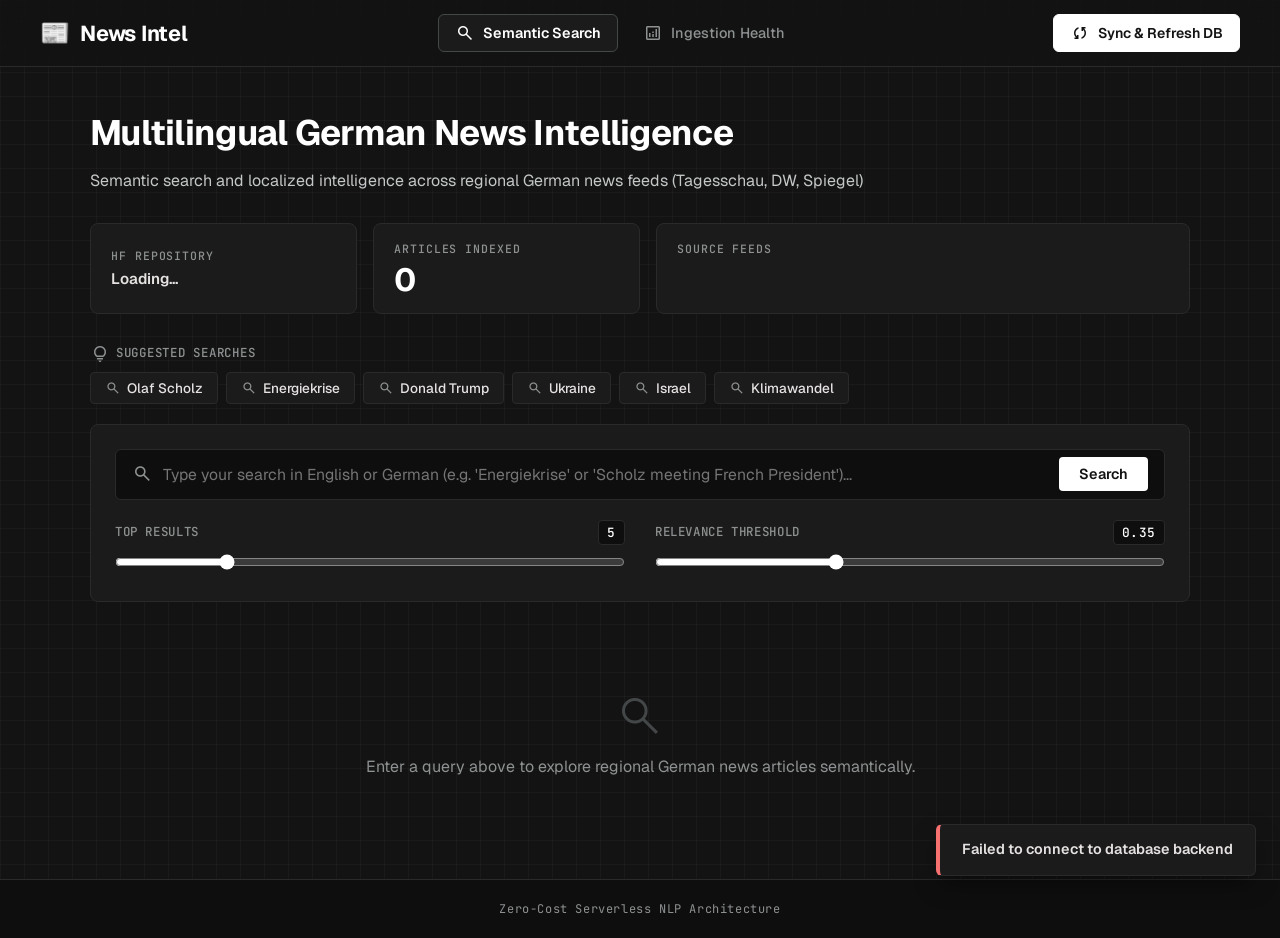
==== static/index.html @ e8dd1a3b "feat: initialize frontend dashboard and design documentation for news intelligence platform" ====
<!DOCTYPE html>
<html lang="en">
<head>
    <meta charset="UTF-8">
    <meta name="viewport" content="width=device-width, initial-scale=1.0">
    <title>Multilingual German News Intelligence Platform</title>
    <!-- Google Fonts: Geist & JetBrains Mono -->
    <link rel="preconnect" href="https://fonts.googleapis.com">
    <link rel="preconnect" href="https://fonts.gstatic.com" crossorigin>
    <link href="https://fonts.googleapis.com/css2?family=Geist:wght@400;500;600;700&family=JetBrains+Mono:wght@400;500;600&display=swap" rel="stylesheet">
    <!-- Material Symbols -->
    <link href="https://fonts.googleapis.com/css2?family=Material+Symbols+Outlined:wght,FILL@100..700,0..1&display=swap" rel="stylesheet">
    <link rel="stylesheet" href="/static/style.css">
    <link rel="icon" href="data:image/svg+xml,<svg xmlns=%22http://www.w3.org/2000/svg%22 viewBox=%220%22 width=%2232%22 height=%2232%22><text y=%2226%22 font-size=%2228%22>📰</text></svg>">
</head>
<body class="bg-grid-pattern">
    <div class="app-container">
        <!-- Top Navigation Bar -->
        <header class="top-navbar">
            <div class="nav-container">
                <div class="brand">
                    <span class="logo-emoji">📰</span>
                    <h2>News Intel</h2>
                </div>
                
                <nav class="nav-menu">
                    <button class="nav-btn active" data-tab="search-tab">
                        <span class="material-symbols-outlined icon">search</span> Semantic Search
                    </button>
                    <button class="nav-btn" data-tab="health-tab">
                        <span class="material-symbols-outlined icon">analytics</span> Ingestion Health
                    </button>
                </nav>

                <div class="navbar-actions">
                    <button id="sync-btn" class="action-btn">
                        <span class="material-symbols-outlined btn-icon">sync</span> Sync & Refresh DB
                    </button>
                </div>
            </div>
        </header>

        <!-- Main Content Area -->
        <main class="main-content">
            <header class="app-header">
                <h1 class="main-title">Multilingual German News Intelligence</h1>
                <p class="subtitle">Semantic search and localized intelligence across regional German news feeds (Tagesschau, DW, Spiegel)</p>
            </header>

            <!-- Platform Status & Metrics Banner -->
            <div class="platform-status-bar">
                <div class="status-card">
                    <span class="status-card-label">HF Repository</span>
                    <span id="hf-repo-val" class="status-card-value">Loading...</span>
                </div>
                <div class="status-card">
                    <span class="status-card-label">Articles Indexed</span>
                    <span id="total-articles-val" class="status-card-count">0</span>
                </div>
                <div class="status-card source-breakdown-card">
                    <span class="status-card-label">Source Feeds</span>
                    <ul id="source-breakdown-list" class="source-list">
                        <!-- Dynamic source breakdowns -->
                    </ul>
                </div>
            </div>

            <!-- TAB 1: SEARCH PORTAL -->
            <section id="search-tab" class="tab-content active">
                <div class="suggestions-container">
                    <div class="suggestion-group">
                        <span class="suggestion-title"><span class="material-symbols-outlined text-icon">lightbulb</span> Suggested Searches</span>
                        <div id="suggested-searches-list" class="chip-group">
                            <button class="chip-btn" data-query="Olaf Scholz"><span class="material-symbols-outlined chip-icon">search</span> Olaf Scholz</button>
                            <button class="chip-btn" data-query="Energiekrise"><span class="material-symbols-outlined chip-icon">search</span> Energiekrise</button>
                            <button class="chip-btn" data-query="Donald Trump"><span class="material-symbols-outlined chip-icon">search</span> Donald Trump</button>
                            <button class="chip-btn" data-query="Ukraine"><span class="material-symbols-outlined chip-icon">search</span> Ukraine</button>
                            <button class="chip-btn" data-query="Israel"><span class="material-symbols-outlined chip-icon">search</span> Israel</button>
                            <button class="chip-btn" data-query="Klimawandel"><span class="material-symbols-outlined chip-icon">search</span> Klimawandel</button>
                        </div>
                    </div>

                    <div class="suggestion-group" id="trending-container" style="display: none;">
                        <span class="suggestion-title"><span class="material-symbols-outlined text-icon">local_fire_department</span> Trending Topics</span>
                        <div id="trending-topics-list" class="chip-group">
                            <!-- Populated dynamically via JS -->
                        </div>
                    </div>
                </div>

                <div class="search-controls-container">
                    <div class="search-input-wrapper">
                        <span class="material-symbols-outlined search-input-icon">search</span>
                        <input type="text" id="query-input" placeholder="Type your search in English or German (e.g. 'Energiekrise' or 'Scholz meeting French President')...">
                        <button id="search-submit-btn" class="search-submit-btn">Search</button>
                    </div>

                    <div class="sliders-row">
                        <div class="slider-control">
                            <div class="slider-header">
                                <label for="top-k-slider">Top Results</label>
                                <span id="top-k-val" class="slider-badge">5</span>
                            </div>
                            <input type="range" id="top-k-slider" min="1" max="20" value="5">
                        </div>

                        <div class="slider-control">
                            <div class="slider-header">
                                <label for="threshold-slider">Relevance Threshold</label>
                                <span id="threshold-val" class="slider-badge">0.35</span>
                            </div>
                            <input type="range" id="threshold-slider" min="0.0" max="1.0" step="0.05" value="0.35">
                        </div>
                    </div>
                </div>

                <div id="results-status" class="results-status">
                    <!-- Search status or warnings -->
                </div>

                <div id="search-results-list" class="search-results-list">
                    <div class="placeholder-state">
                        <span class="material-symbols-outlined placeholder-icon">search</span>
                        <p>Enter a query above to explore regional German news articles semantically.</p>
                    </div>
                </div>
            </section>

            <!-- TAB 2: PIPELINE HEALTH -->
            <section id="health-tab" class="tab-content">
                <div class="health-overview-header">
                    <h2>MLOps Ingestion Pipeline Health & Data Drift Diagnostics</h2>
                    <p>Linguistic and semantic profile distributions shift as global news topics change. The metrics below display drift comparisons between today's ingestion batch and a rolling reference baseline of the past 14 days.</p>
                </div>

                <!-- Drift Metrics Cards -->
                <div class="metrics-grid">
                    <div class="metric-card">
                        <div class="metric-card-header">
                            <div class="metric-icon-wrapper">
                                <span class="material-symbols-outlined" style="font-variation-settings: 'FILL' 1;">insights</span>
                            </div>
                            <span class="metric-label">Embedding PSI</span>
                        </div>
                        <span id="psi-val" class="metric-value">0.0000</span>
                        <span class="metric-desc">Population Stability Index</span>
                    </div>
                    <div class="metric-card">
                        <div class="metric-card-header">
                            <div class="metric-icon-wrapper">
                                <span class="material-symbols-outlined" style="font-variation-settings: 'FILL' 1;">compare_arrows</span>
                            </div>
                            <span class="metric-label">Wasserstein Distance</span>
                        </div>
                        <span id="wasserstein-val" class="metric-value">0.0000</span>
                        <span class="metric-desc">Earth Mover's Distance</span>
                    </div>
                    <div class="metric-card">
                        <div class="metric-card-header">
                            <div class="metric-icon-wrapper">
                                <span class="material-symbols-outlined">network_check</span>
                            </div>
                            <span class="metric-label">Pipeline Status</span>
                        </div>
                        <span id="pipeline-status-val" class="metric-value status-normal">Loading...</span>
                        <span class="metric-desc">Semantic Drift Threshold</span>
                    </div>
                    <div class="metric-card">
                        <div class="metric-card-header">
                            <div class="metric-icon-wrapper">
                                <span class="material-symbols-outlined">data_usage</span>
                            </div>
                            <span class="metric-label">Sample Breakdown</span>
                        </div>
                        <span id="sample-breakdown-val" class="metric-value">0 / 0</span>
                        <span class="metric-desc">Validation / Reference Sizes</span>
                    </div>
                </div>
                
                <p id="drift-timestamp-val" class="timestamp-info">Drift report last updated: Unknown</p>

                <div class="divider"></div>

                <!-- Detailed Evidently Report iframe -->
                <div class="report-section">
                    <h3><span class="material-symbols-outlined section-title-icon">troubleshoot</span> Detailed Evidently AI Text Drift Diagnostics</h3>
                    <div id="report-iframe-container" class="report-iframe-container">
                        <div class="placeholder-report-state">
                            <p>Loading Detailed Text Drift Report...</p>
                        </div>
                    </div>
                </div>
            </section>
        </main>
        <footer class="app-footer">
            <p>Zero-Cost Serverless NLP Architecture</p>
        </footer>
    </div>

    <!-- Notification Toast -->
    <div id="toast" class="toast"></div>

    <script src="/static/app.js"></script>
</body>
</html>
---- static/style.css ----
/* Monochrome Intelligence Design System */

:root {
    --bg-main: #131313;
    --bg-navbar: rgba(19, 19, 19, 0.85);
    --bg-card: #1c1b1b;
    --bg-card-inner: #0e0e0e;
    --border-color: #2a2a2a;
    --border-hover: #444748;
    
    --text-primary: #e5e2e1;
    --text-secondary: #c4c7c8;
    --text-muted: #8e9192;
    
    --primary-color: #ffffff;
    --on-primary: #131313;
    
    --success-color: #34d399;
    --warning-color: #fbbf24;
    --danger-color: #f87171;

    --font-geist: 'Geist', -apple-system, BlinkMacSystemFont, sans-serif;
    --font-mono: 'JetBrains Mono', monospace;
}

/* Reset & Global styles */
* {
    margin: 0;
    padding: 0;
    box-sizing: border-box;
}

body {
    font-family: var(--font-geist);
    background-color: var(--bg-main);
    color: var(--text-primary);
    line-height: 1.5;
    overflow-x: hidden;
    -webkit-font-smoothing: antialiased;
}

/* Subtle grid background pattern */
.bg-grid-pattern {
    background-image: linear-gradient(to right, rgba(255, 255, 255, 0.03) 1px, transparent 1px),
                      linear-gradient(to bottom, rgba(255, 255, 255, 0.03) 1px, transparent 1px);
    background-size: 24px 24px;
}

/* Material Symbols sizing */
.material-symbols-outlined {
    font-size: 1.25rem;
    vertical-align: middle;
}

/* App Layout */
.app-container {
    display: flex;
    flex-direction: column;
    min-height: 100vh;
}

/* Top Navbar Styling */
.top-navbar {
    background-color: var(--bg-navbar);
    backdrop-filter: blur(12px);
    -webkit-backdrop-filter: blur(12px);
    border-bottom: 1px solid var(--border-color);
    position: sticky;
    top: 0;
    z-index: 100;
    width: 100%;
    padding: 14px 24px;
}

.nav-container {
    max-width: 1200px;
    margin: 0 auto;
    display: flex;
    align-items: center;
    justify-content: space-between;
    gap: 20px;
}

.brand {
    display: flex;
    align-items: center;
    gap: 10px;
}

.brand h2 {
    font-family: var(--font-geist);
    font-size: 1.35rem;
    font-weight: 700;
    color: #ffffff;
    letter-spacing: -0.01em;
}

.logo-emoji {
    font-size: 1.5rem;
}

.nav-menu {
    display: flex;
    flex-direction: row;
    align-items: center;
    gap: 8px;
}

.nav-btn {
    display: flex;
    align-items: center;
    gap: 8px;
    background: transparent;
    border: 1px solid transparent;
    color: var(--text-muted);
    padding: 8px 16px;
    border-radius: 6px;
    font-size: 0.9rem;
    font-weight: 500;
    font-family: var(--font-geist);
    cursor: pointer;
    transition: all 0.2s ease;
}

.nav-btn:hover {
    color: var(--text-primary);
    background-color: rgba(255, 255, 255, 0.05);
}

.nav-btn.active {
    color: #ffffff;
    background-color: var(--bg-card);
    border-color: var(--border-hover);
    font-weight: 600;
}

.navbar-actions {
    display: flex;
    align-items: center;
}

.action-btn {
    background: #ffffff;
    color: #131313;
    border: 1px solid #ffffff;
    border-radius: 6px;
    padding: 8px 16px;
    font-weight: 600;
    font-size: 0.88rem;
    font-family: var(--font-geist);
    cursor: pointer;
    display: flex;
    align-items: center;
    justify-content: center;
    gap: 8px;
    transition: all 0.2s ease;
}

.action-btn:hover {
    background: #e5e2e1;
    border-color: #e5e2e1;
    transform: translateY(-1px);
}

.action-btn:active {
    transform: translateY(0);
}

/* Platform Status Bar Cards */
.platform-status-bar {
    display: grid;
    grid-template-columns: minmax(180px, 1fr) minmax(150px, 1fr) minmax(260px, 2fr);
    gap: 16px;
    margin-bottom: 30px;
}

.status-card {
    background: var(--bg-card);
    border: 1px solid var(--border-color);
    border-radius: 8px;
    padding: 16px 20px;
    display: flex;
    flex-direction: column;
    justify-content: center;
    transition: border-color 0.2s ease;
}

.status-card:hover {
    border-color: var(--border-hover);
}

.status-card-label {
    font-family: var(--font-mono);
    font-size: 0.72rem;
    font-weight: 500;
    text-transform: uppercase;
    letter-spacing: 0.08em;
    color: var(--text-muted);
    margin-bottom: 4px;
}

.status-card-value {
    font-family: var(--font-geist);
    font-size: 0.95rem;
    font-weight: 600;
    color: var(--text-primary);
    word-break: break-all;
}

.status-card-count {
    font-size: 2rem;
    font-weight: 700;
    font-family: var(--font-geist);
    color: #ffffff;
    line-height: 1.1;
    letter-spacing: -0.01em;
}

.source-breakdown-card {
    justify-content: flex-start;
}

.source-list {
    list-style: none;
    display: flex;
    flex-wrap: wrap;
    gap: 8px;
    margin-top: 6px;
}

.source-list li {
    background: var(--bg-card-inner);
    border: 1px solid var(--border-color);
    border-radius: 4px;
    padding: 3px 10px;
    font-family: var(--font-mono);
    font-size: 0.78rem;
    display: inline-flex;
    align-items: center;
    gap: 6px;
}

.source-list li span:first-child {
    color: var(--text-muted);
}

.source-list li span:last-child {
    font-weight: 600;
    color: var(--text-primary);
}

/* Main Content Area */
.main-content {
    flex: 1 0 auto;
    padding: 40px 50px;
    width: 100%;
    max-width: 1200px;
    margin: 0 auto;
}

/* App Footer */
.app-footer {
    border-top: 1px solid var(--border-color);
    padding: 20px 24px;
    text-align: center;
    font-family: var(--font-mono);
    font-size: 0.75rem;
    color: var(--text-muted);
    background-color: var(--bg-card-inner);
    margin-top: auto;
    letter-spacing: 0.05em;
}

.app-header {
    margin-bottom: 30px;
}

.main-title {
    font-family: var(--font-geist);
    font-size: 2.2rem;
    font-weight: 700;
    color: #ffffff;
    letter-spacing: -0.02em;
    margin-bottom: 8px;
}

.subtitle {
    font-size: 1rem;
    color: var(--text-secondary);
    line-height: 1.6;
    max-width: 800px;
}

/* Tabs */
.tab-content {
    display: none;
}

.tab-content.active {
    display: block;
    animation: fadeIn 0.25s ease-in-out;
}

@keyframes fadeIn {
    from { opacity: 0; transform: translateY(4px); }
    to { opacity: 1; transform: translateY(0); }
}

/* Tab 1: Search Panel styling */
.suggestions-container {
    display: flex;
    flex-direction: column;
    gap: 16px;
    margin-bottom: 20px;
}

.suggestion-group {
    display: flex;
    flex-direction: column;
    gap: 8px;
}

.suggestion-title {
    font-family: var(--font-mono);
    font-size: 0.78rem;
    font-weight: 500;
    text-transform: uppercase;
    letter-spacing: 0.06em;
    color: var(--text-muted);
    display: flex;
    align-items: center;
    gap: 6px;
}

.chip-group {
    display: flex;
    flex-wrap: wrap;
    gap: 8px;
}

.chip-btn {
    background-color: var(--bg-card);
    border: 1px solid var(--border-color);
    color: var(--text-primary);
    padding: 6px 14px;
    border-radius: 4px;
    font-family: var(--font-geist);
    font-size: 0.85rem;
    font-weight: 500;
    cursor: pointer;
    transition: all 0.2s ease;
    display: flex;
    align-items: center;
    gap: 6px;
}

.chip-btn:hover {
    background-color: #2a2a2a;
    border-color: var(--border-hover);
    color: #ffffff;
    transform: translateY(-1px);
}

.chip-icon {
    font-size: 1rem;
    color: var(--text-muted);
}

.search-controls-container {
    background-color: var(--bg-card);
    border: 1px solid var(--border-color);
    border-radius: 8px;
    padding: 24px;
    margin-bottom: 30px;
}

.search-input-wrapper {
    display: flex;
    align-items: center;
    gap: 10px;
    background-color: var(--bg-card-inner);
    border: 1px solid var(--border-color);
    border-radius: 6px;
    padding: 4px 16px;
    margin-bottom: 20px;
    transition: border-color 0.2s ease;
}

.search-input-wrapper:focus-within {
    border-color: #ffffff;
}

.search-input-icon {
    color: var(--text-muted);
    font-size: 1.3rem;
}

.search-input-wrapper input {
    flex-grow: 1;
    background: transparent;
    border: none;
    color: #ffffff;
    padding: 10px 0;
    font-family: var(--font-geist);
    font-size: 0.98rem;
}

.search-input-wrapper input:focus {
    outline: none;
}

.search-submit-btn {
    background: #ffffff;
    color: #131313;
    border: none;
    border-radius: 4px;
    padding: 8px 20px;
    font-family: var(--font-geist);
    font-weight: 600;
    font-size: 0.9rem;
    cursor: pointer;
    transition: background-color 0.2s ease;
}

.search-submit-btn:hover {
    background-color: #e5e2e1;
}

.sliders-row {
    display: flex;
    gap: 30px;
}

.slider-control {
    flex: 1;
}

.slider-header {
    display: flex;
    justify-content: space-between;
    align-items: center;
    margin-bottom: 8px;
    font-family: var(--font-mono);
    font-size: 0.78rem;
    font-weight: 500;
    color: var(--text-muted);
    text-transform: uppercase;
    letter-spacing: 0.05em;
}

.slider-badge {
    background-color: var(--bg-card-inner);
    border: 1px solid var(--border-color);
    border-radius: 4px;
    padding: 2px 8px;
    font-family: var(--font-mono);
    font-size: 0.8rem;
    color: #ffffff;
}

.slider-control input[type="range"] {
    width: 100%;
    accent-color: #ffffff;
    cursor: pointer;
}

.results-status {
    margin-bottom: 20px;
    font-size: 0.95rem;
}

.results-status .match-count {
    font-weight: 600;
    color: var(--success-color);
    font-family: var(--font-mono);
}

.results-status .warning-box {
    background-color: rgba(251, 191, 36, 0.08);
    border-left: 3px solid var(--warning-color);
    color: var(--warning-color);
    padding: 12px 16px;
    border-radius: 4px;
    line-height: 1.6;
    font-size: 0.9rem;
}

/* Article Cards */
.search-results-list {
    display: flex;
    flex-direction: column;
    gap: 16px;
}

.news-card {
    background-color: var(--bg-card);
    border: 1px solid var(--border-color);
    border-radius: 8px;
    padding: 22px;
    transition: transform 0.2s ease, border-color 0.2s ease;
}

.news-card:hover {
    transform: translateY(-2px);
    border-color: var(--border-hover);
}

.news-header {
    display: flex;
    justify-content: space-between;
    align-items: center;
    margin-bottom: 12px;
}

.news-source {
    background: var(--bg-card-inner);
    border: 1px solid var(--border-color);
    color: var(--text-primary);
    padding: 3px 10px;
    border-radius: 4px;
    font-family: var(--font-mono);
    font-size: 0.72rem;
    font-weight: 600;
    text-transform: uppercase;
    letter-spacing: 0.06em;
}

.news-date {
    font-family: var(--font-mono);
    color: var(--text-muted);
    font-size: 0.78rem;
}

.news-title {
    font-family: var(--font-geist);
    font-size: 1.25rem;
    font-weight: 600;
    color: #ffffff;
    margin-bottom: 10px;
    line-height: 1.4;
}

.summary-box {
    background-color: var(--bg-card-inner);
    border-left: 3px solid var(--border-hover);
    padding: 12px 16px;
    border-radius: 4px;
    margin: 14px 0;
    color: var(--text-primary);
}

.summary-box strong {
    font-family: var(--font-mono);
    font-size: 0.75rem;
    color: var(--text-muted);
    text-transform: uppercase;
    letter-spacing: 0.06em;
    display: block;
    margin-bottom: 6px;
}

.summary-text {
    font-size: 0.92rem;
    line-height: 1.5;
    color: var(--text-secondary);
}

.news-url-link {
    font-size: 0.85rem;
    color: #ffffff;
    text-decoration: none;
    font-weight: 500;
    display: inline-flex;
    align-items: center;
    gap: 4px;
    border-bottom: 1px dashed var(--border-hover);
}

.news-url-link:hover {
    border-bottom-style: solid;
}

/* Accordion details / summary */
details {
    margin-top: 10px;
    background-color: var(--bg-card-inner);
    border: 1px solid var(--border-color);
    border-radius: 6px;
    overflow: hidden;
}

details[open] {
    border-color: var(--border-hover);
}

summary {
    list-style: none;
    padding: 10px 16px;
    font-family: var(--font-mono);
    font-size: 0.78rem;
    font-weight: 500;
    color: var(--text-muted);
    cursor: pointer;
    display: flex;
    justify-content: space-between;
    align-items: center;
    user-select: none;
    transition: background-color 0.2s ease;
}

summary:hover {
    background-color: rgba(255, 255, 255, 0.03);
    color: var(--text-primary);
}

summary::-webkit-details-marker {
    display: none;
}

summary::after {
    content: "▼";
    font-size: 0.65rem;
    transition: transform 0.2s ease;
}

details[open] summary::after {
    transform: rotate(180deg);
}

.details-content {
    padding: 16px;
    border-top: 1px solid var(--border-color);
    font-size: 0.9rem;
    color: var(--text-secondary);
    background-color: var(--bg-card-inner);
}

.tag-category-group {
    margin-bottom: 12px;
}

.tag-category-group:last-child {
    margin-bottom: 0;
}

.tag-category-title {
    font-family: var(--font-mono);
    font-size: 0.75rem;
    font-weight: 600;
    color: var(--text-muted);
    margin-bottom: 6px;
    text-transform: uppercase;
    letter-spacing: 0.05em;
}

.badge-container {
    display: flex;
    flex-wrap: wrap;
    gap: 6px;
}

.badge {
    font-family: var(--font-mono);
    font-size: 0.72rem;
    font-weight: 500;
    padding: 3px 8px;
    border-radius: 4px;
    background: var(--bg-card);
    border: 1px solid var(--border-color);
    color: var(--text-primary);
}

.badge-per { border-color: rgba(96, 165, 250, 0.4); color: #93c5fd; }
.badge-loc { border-color: rgba(52, 211, 153, 0.4); color: #6ee7b7; }
.badge-org { border-color: rgba(167, 139, 250, 0.4); color: #c4b5fd; }

/* Placeholder and Loading styling */
.placeholder-state {
    text-align: center;
    padding: 60px 40px;
    color: var(--text-muted);
}

.placeholder-icon {
    font-size: 3rem;
    display: block;
    margin-bottom: 15px;
    color: var(--border-hover);
}

.loader {
    width: 32px;
    height: 32px;
    border: 3px solid var(--border-color);
    border-radius: 50%;
    border-top-color: #ffffff;
    animation: spin 0.8s linear infinite;
    margin: 40px auto;
}

@keyframes spin {
    to { transform: rotate(360deg); }
}

/* Tab 2: Health Overview */
.health-overview-header {
    margin-bottom: 30px;
}

.health-overview-header h2 {
    font-family: var(--font-geist);
    font-size: 1.5rem;
    font-weight: 700;
    color: #ffffff;
    margin-bottom: 8px;
    letter-spacing: -0.01em;
}

.health-overview-header p {
    color: var(--text-secondary);
    font-size: 0.95rem;
    line-height: 1.6;
}

.metrics-grid {
    display: grid;
    grid-template-columns: repeat(auto-fit, minmax(220px, 1fr));
    gap: 16px;
    margin-bottom: 25px;
}

.metric-card {
    background-color: var(--bg-card);
    border: 1px solid var(--border-color);
    border-radius: 8px;
    padding: 20px;
    display: flex;
    flex-direction: column;
    justify-content: space-between;
    transition: border-color 0.2s ease;
}

.metric-card:hover {
    border-color: var(--border-hover);
}

.metric-card-header {
    display: flex;
    align-items: center;
    gap: 10px;
    margin-bottom: 12px;
}

.metric-icon-wrapper {
    padding: 6px;
    border-radius: 6px;
    background: var(--bg-card-inner);
    border: 1px solid var(--border-color);
    display: inline-flex;
    align-items: center;
    justify-content: center;
    color: #ffffff;
}

.metric-label {
    font-family: var(--font-mono);
    font-size: 0.72rem;
    font-weight: 500;
    text-transform: uppercase;
    letter-spacing: 0.08em;
    color: var(--text-muted);
}

.metric-value {
    font-size: 2rem;
    font-weight: 700;
    margin: 4px 0 8px 0;
    font-family: var(--font-geist);
    color: #ffffff;
    letter-spacing: -0.01em;
}

.metric-value.status-normal { color: var(--success-color); }
.metric-value.status-moderate { color: var(--warning-color); }
.metric-value.status-drift { color: var(--danger-color); }
.metric-value.status-insufficient { color: var(--text-muted); }

.metric-desc {
    font-size: 0.78rem;
    color: var(--text-muted);
}

.timestamp-info {
    font-family: var(--font-mono);
    font-size: 0.78rem;
    color: var(--text-muted);
    margin-bottom: 25px;
}

.divider {
    height: 1px;
    background-color: var(--border-color);
    margin: 30px 0;
}

.report-section h3 {
    font-family: var(--font-geist);
    font-size: 1.25rem;
    font-weight: 700;
    color: #ffffff;
    margin-bottom: 15px;
    display: flex;
    align-items: center;
    gap: 8px;
}

.section-title-icon {
    font-size: 1.4rem;
    color: var(--text-primary);
}

.report-iframe-container {
    background-color: var(--bg-card);
    border: 1px solid var(--border-color);
    border-radius: 8px;
    overflow: hidden;
    height: 800px;
    position: relative;
}

.report-iframe-container iframe {
    width: 100%;
    height: 100%;
    border: none;
}

.placeholder-report-state {
    position: absolute;
    top: 50%;
    left: 50%;
    transform: translate(-50%, -50%);
    color: var(--text-muted);
    font-size: 0.95rem;
}

/* Toast Message */
.toast {
    position: fixed;
    bottom: 24px;
    right: 24px;
    background-color: var(--bg-card);
    border: 1px solid var(--border-color);
    border-left: 4px solid var(--primary-color);
    color: var(--text-primary);
    padding: 14px 22px;
    border-radius: 6px;
    font-family: var(--font-geist);
    font-size: 0.9rem;
    font-weight: 600;
    box-shadow: 0 10px 25px -5px rgba(0, 0, 0, 0.5);
    z-index: 1000;
    opacity: 0;
    pointer-events: none;
    transform: translateY(10px);
    transition: all 0.3s cubic-bezier(0.16, 1, 0.3, 1);
}

.toast.show {
    opacity: 1;
    pointer-events: auto;
    transform: translateY(0);
}

.toast.success { border-left-color: var(--success-color); }
.toast.error { border-left-color: var(--danger-color); }

/* Responsive Media Queries */
@media (max-width: 768px) {
    .nav-container {
        flex-direction: column;
        gap: 12px;
    }

    .platform-status-bar {
        grid-template-columns: 1fr;
    }

    .main-content {
        padding: 24px 16px;
    }
}
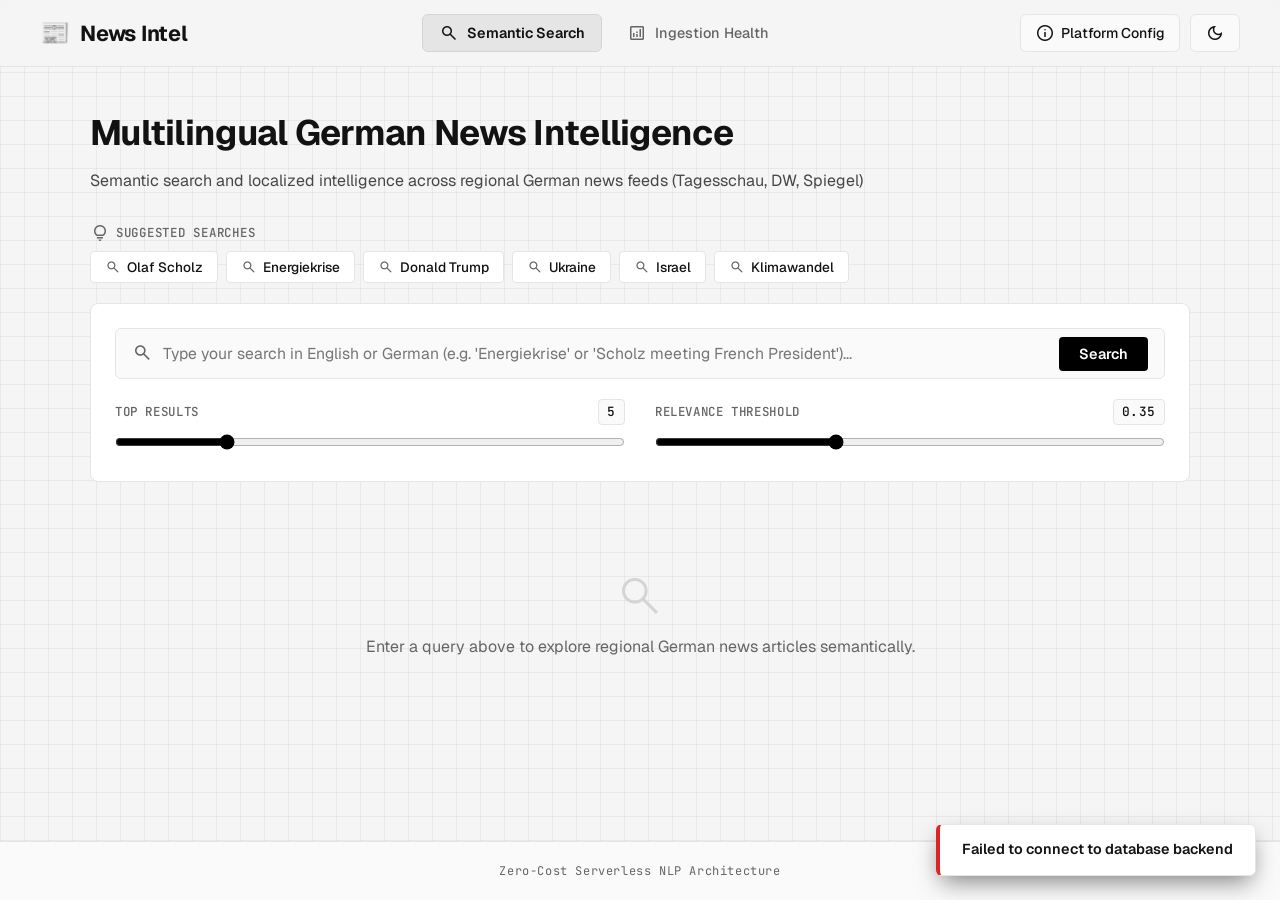
==== commit d16c70f2: "feat: added light mode" ====
--- a/static/index.html
+++ b/static/index.html
@@ -1,5 +1,6 @@
 <!DOCTYPE html>
 <html lang="en">
+
 <head>
     <meta charset="UTF-8">
     <meta name="viewport" content="width=device-width, initial-scale=1.0">
@@ -7,13 +8,18 @@
     <!-- Google Fonts: Geist & JetBrains Mono -->
     <link rel="preconnect" href="https://fonts.googleapis.com">
     <link rel="preconnect" href="https://fonts.gstatic.com" crossorigin>
-    <link href="https://fonts.googleapis.com/css2?family=Geist:wght@400;500;600;700&family=JetBrains+Mono:wght@400;500;600&display=swap" rel="stylesheet">
+    <link
+        href="https://fonts.googleapis.com/css2?family=Geist:wght@400;500;600;700&family=JetBrains+Mono:wght@400;500;600&display=swap"
+        rel="stylesheet">
     <!-- Material Symbols -->
-    <link href="https://fonts.googleapis.com/css2?family=Material+Symbols+Outlined:wght,FILL@100..700,0..1&display=swap" rel="stylesheet">
+    <link href="https://fonts.googleapis.com/css2?family=Material+Symbols+Outlined:wght,FILL@100..700,0..1&display=swap"
+        rel="stylesheet">
     <link rel="stylesheet" href="/static/style.css">
-    <link rel="icon" href="data:image/svg+xml,<svg xmlns=%22http://www.w3.org/2000/svg%22 viewBox=%220%22 width=%2232%22 height=%2232%22><text y=%2226%22 font-size=%2228%22>📰</text></svg>">
+    <link rel="icon"
+        href="data:image/svg+xml,<svg xmlns=%22http://www.w3.org/2000/svg%22 viewBox=%220%22 width=%2232%22 height=%2232%22><text y=%2226%22 font-size=%2228%22>📰</text></svg>">
 </head>
-<body class="bg-grid-pattern">
+
+<body class="bg-grid-pattern light-theme">
     <div class="app-container">
         <!-- Top Navigation Bar -->
         <header class="top-navbar">
@@ -22,7 +28,7 @@
                     <span class="logo-emoji">📰</span>
                     <h2>News Intel</h2>
                 </div>
-                
+
                 <nav class="nav-menu">
                     <button class="nav-btn active" data-tab="search-tab">
                         <span class="material-symbols-outlined icon">search</span> Semantic Search
@@ -33,21 +39,26 @@
                 </nav>
 
                 <div class="navbar-actions">
-                    <button id="sync-btn" class="action-btn">
-                        <span class="material-symbols-outlined btn-icon">sync</span> Sync & Refresh DB
+                    <button id="stats-toggle-btn" class="nav-icon-btn stats-btn"
+                        title="Platform Config & Article Stats">
+                        <span class="material-symbols-outlined icon">info</span>
+                        <span class="stats-btn-text">Platform Config</span>
+                    </button>
+
+                    <button id="theme-toggle-btn" class="nav-icon-btn theme-btn" title="Toggle Light / Dark Mode">
+                        <span class="material-symbols-outlined theme-icon" id="theme-icon">dark_mode</span>
                     </button>
                 </div>
             </div>
         </header>
 
-        <!-- Main Content Area -->
-        <main class="main-content">
-            <header class="app-header">
-                <h1 class="main-title">Multilingual German News Intelligence</h1>
-                <p class="subtitle">Semantic search and localized intelligence across regional German news feeds (Tagesschau, DW, Spiegel)</p>
-            </header>
-
-            <!-- Platform Status & Metrics Banner -->
+        <!-- Floating Platform Stats Popover -->
+        <div id="stats-popover" class="floating-stats-popover">
+            <div class="popover-header">
+                <span class="popover-title"><span class="material-symbols-outlined text-icon">tune</span> Platform
+                    Configuration & Status</span>
+                <button id="stats-close-btn" class="popover-close-btn">&times;</button>
+            </div>
             <div class="platform-status-bar">
                 <div class="status-card">
                     <span class="status-card-label">HF Repository</span>
@@ -64,24 +75,47 @@
                     </ul>
                 </div>
             </div>
+            <div class="popover-footer">
+                <button id="sync-btn" class="action-btn w-full">
+                    <span class="material-symbols-outlined btn-icon">sync</span> Sync & Refresh DB
+                </button>
+            </div>
+        </div>
+
+        <!-- Main Content Area -->
+        <main class="main-content">
+            <header class="app-header">
+                <h1 class="main-title">Multilingual German News Intelligence</h1>
+                <p class="subtitle">Semantic search and localized intelligence across regional German news feeds
+                    (Tagesschau, DW, Spiegel)</p>
+            </header>
 
             <!-- TAB 1: SEARCH PORTAL -->
             <section id="search-tab" class="tab-content active">
                 <div class="suggestions-container">
                     <div class="suggestion-group">
-                        <span class="suggestion-title"><span class="material-symbols-outlined text-icon">lightbulb</span> Suggested Searches</span>
+                        <span class="suggestion-title"><span
+                                class="material-symbols-outlined text-icon">lightbulb</span> Suggested Searches</span>
                         <div id="suggested-searches-list" class="chip-group">
-                            <button class="chip-btn" data-query="Olaf Scholz"><span class="material-symbols-outlined chip-icon">search</span> Olaf Scholz</button>
-                            <button class="chip-btn" data-query="Energiekrise"><span class="material-symbols-outlined chip-icon">search</span> Energiekrise</button>
-                            <button class="chip-btn" data-query="Donald Trump"><span class="material-symbols-outlined chip-icon">search</span> Donald Trump</button>
-                            <button class="chip-btn" data-query="Ukraine"><span class="material-symbols-outlined chip-icon">search</span> Ukraine</button>
-                            <button class="chip-btn" data-query="Israel"><span class="material-symbols-outlined chip-icon">search</span> Israel</button>
-                            <button class="chip-btn" data-query="Klimawandel"><span class="material-symbols-outlined chip-icon">search</span> Klimawandel</button>
+                            <button class="chip-btn" data-query="Olaf Scholz"><span
+                                    class="material-symbols-outlined chip-icon">search</span> Olaf Scholz</button>
+                            <button class="chip-btn" data-query="Energiekrise"><span
+                                    class="material-symbols-outlined chip-icon">search</span> Energiekrise</button>
+                            <button class="chip-btn" data-query="Donald Trump"><span
+                                    class="material-symbols-outlined chip-icon">search</span> Donald Trump</button>
+                            <button class="chip-btn" data-query="Ukraine"><span
+                                    class="material-symbols-outlined chip-icon">search</span> Ukraine</button>
+                            <button class="chip-btn" data-query="Israel"><span
+                                    class="material-symbols-outlined chip-icon">search</span> Israel</button>
+                            <button class="chip-btn" data-query="Klimawandel"><span
+                                    class="material-symbols-outlined chip-icon">search</span> Klimawandel</button>
                         </div>
                     </div>
 
                     <div class="suggestion-group" id="trending-container" style="display: none;">
-                        <span class="suggestion-title"><span class="material-symbols-outlined text-icon">local_fire_department</span> Trending Topics</span>
+                        <span class="suggestion-title"><span
+                                class="material-symbols-outlined text-icon">local_fire_department</span> Trending
+                            Topics</span>
                         <div id="trending-topics-list" class="chip-group">
                             <!-- Populated dynamically via JS -->
                         </div>
@@ -91,7 +125,8 @@
                 <div class="search-controls-container">
                     <div class="search-input-wrapper">
                         <span class="material-symbols-outlined search-input-icon">search</span>
-                        <input type="text" id="query-input" placeholder="Type your search in English or German (e.g. 'Energiekrise' or 'Scholz meeting French President')...">
+                        <input type="text" id="query-input"
+                            placeholder="Type your search in English or German (e.g. 'Energiekrise' or 'Scholz meeting French President')...">
                         <button id="search-submit-btn" class="search-submit-btn">Search</button>
                     </div>
 
@@ -130,7 +165,9 @@
             <section id="health-tab" class="tab-content">
                 <div class="health-overview-header">
                     <h2>MLOps Ingestion Pipeline Health & Data Drift Diagnostics</h2>
-                    <p>Linguistic and semantic profile distributions shift as global news topics change. The metrics below display drift comparisons between today's ingestion batch and a rolling reference baseline of the past 14 days.</p>
+                    <p>Linguistic and semantic profile distributions shift as global news topics change. The metrics
+                        below display drift comparisons between today's ingestion batch and a rolling reference baseline
+                        of the past 14 days.</p>
                 </div>
 
                 <!-- Drift Metrics Cards -->
@@ -138,7 +175,8 @@
                     <div class="metric-card">
                         <div class="metric-card-header">
                             <div class="metric-icon-wrapper">
-                                <span class="material-symbols-outlined" style="font-variation-settings: 'FILL' 1;">insights</span>
+                                <span class="material-symbols-outlined"
+                                    style="font-variation-settings: 'FILL' 1;">insights</span>
                             </div>
                             <span class="metric-label">Embedding PSI</span>
                         </div>
@@ -148,7 +186,8 @@
                     <div class="metric-card">
                         <div class="metric-card-header">
                             <div class="metric-icon-wrapper">
-                                <span class="material-symbols-outlined" style="font-variation-settings: 'FILL' 1;">compare_arrows</span>
+                                <span class="material-symbols-outlined"
+                                    style="font-variation-settings: 'FILL' 1;">compare_arrows</span>
                             </div>
                             <span class="metric-label">Wasserstein Distance</span>
                         </div>
@@ -176,14 +215,15 @@
                         <span class="metric-desc">Validation / Reference Sizes</span>
                     </div>
                 </div>
-                
+
                 <p id="drift-timestamp-val" class="timestamp-info">Drift report last updated: Unknown</p>
 
                 <div class="divider"></div>
 
                 <!-- Detailed Evidently Report iframe -->
                 <div class="report-section">
-                    <h3><span class="material-symbols-outlined section-title-icon">troubleshoot</span> Detailed Evidently AI Text Drift Diagnostics</h3>
+                    <h3><span class="material-symbols-outlined section-title-icon">troubleshoot</span> Detailed
+                        Evidently AI Text Drift Diagnostics</h3>
                     <div id="report-iframe-container" class="report-iframe-container">
                         <div class="placeholder-report-state">
                             <p>Loading Detailed Text Drift Report...</p>
@@ -202,4 +242,5 @@
 
     <script src="/static/app.js"></script>
 </body>
-</html>
+
+</html>
--- a/static/style.css
+++ b/static/style.css
@@ -23,6 +23,78 @@
     --font-mono: 'JetBrains Mono', monospace;
 }
 
+/* Light Theme (E-Ink Mode) */
+body.light-theme {
+    --bg-main: #f5f5f5;
+    --bg-navbar: rgba(245, 245, 245, 0.88);
+    --bg-card: #ffffff;
+    --bg-card-inner: #fafafa;
+    --border-color: #e5e5e5;
+    --border-hover: #d4d4d4;
+    
+    --text-primary: #121212;
+    --text-secondary: #474747;
+    --text-muted: #656565;
+    
+    --primary-color: #000000;
+    --on-primary: #ffffff;
+
+    --success-color: #059669;
+    --warning-color: #d97706;
+    --danger-color: #dc2626;
+}
+
+body.light-theme,
+body.light-theme.bg-grid-pattern {
+    background-image: linear-gradient(to right, rgba(0, 0, 0, 0.05) 1px, transparent 1px),
+                      linear-gradient(to bottom, rgba(0, 0, 0, 0.05) 1px, transparent 1px);
+    background-size: 24px 24px;
+}
+
+body.light-theme .brand h2,
+body.light-theme .main-title,
+body.light-theme .health-overview-header h2,
+body.light-theme .report-section h3,
+body.light-theme .news-title,
+body.light-theme .status-card-count,
+body.light-theme .metric-value,
+body.light-theme .news-url-link,
+body.light-theme .slider-badge {
+    color: #121212;
+}
+
+body.light-theme .action-btn,
+body.light-theme .search-submit-btn {
+    background: #000000;
+    color: #ffffff;
+    border-color: #000000;
+}
+
+body.light-theme .action-btn:hover,
+body.light-theme .search-submit-btn:hover {
+    background: #2a2a2a;
+    border-color: #2a2a2a;
+}
+
+body.light-theme .nav-btn.active {
+    background-color: #e5e5e5;
+    color: #121212;
+    border-color: #d4d4d4;
+}
+
+body.light-theme .metric-icon-wrapper {
+    background: #f5f5f5;
+    color: #121212;
+}
+
+body.light-theme .search-input-wrapper:focus-within {
+    border-color: #121212;
+}
+
+body.light-theme .slider-control input[type="range"] {
+    accent-color: #000000;
+}
+
 /* Reset & Global styles */
 * {
     margin: 0;
@@ -137,6 +209,108 @@
 .navbar-actions {
     display: flex;
     align-items: center;
+    gap: 10px;
+}
+
+.nav-icon-btn {
+    background: var(--bg-card-inner);
+    border: 1px solid var(--border-color);
+    color: var(--text-primary);
+    padding: 8px 14px;
+    border-radius: 6px;
+    font-family: var(--font-geist);
+    font-size: 0.88rem;
+    font-weight: 500;
+    cursor: pointer;
+    display: flex;
+    align-items: center;
+    gap: 6px;
+    transition: all 0.2s ease;
+}
+
+.nav-icon-btn:hover {
+    background-color: var(--bg-card);
+    border-color: var(--border-hover);
+}
+
+.floating-stats-popover {
+    position: fixed;
+    top: 70px;
+    right: 24px;
+    z-index: 200;
+    width: 460px;
+    max-width: calc(100vw - 32px);
+    background-color: var(--bg-card);
+    border: 1px solid var(--border-color);
+    border-radius: 10px;
+    padding: 20px;
+    box-shadow: 0 16px 36px -6px rgba(0, 0, 0, 0.5);
+    opacity: 0;
+    visibility: hidden;
+    transform: translateY(-10px);
+    transition: all 0.25s cubic-bezier(0.16, 1, 0.3, 1);
+}
+
+.floating-stats-popover.open {
+    opacity: 1;
+    visibility: visible;
+    transform: translateY(0);
+}
+
+.popover-header {
+    display: flex;
+    justify-content: space-between;
+    align-items: center;
+    margin-bottom: 16px;
+    padding-bottom: 10px;
+    border-bottom: 1px solid var(--border-color);
+}
+
+.popover-title {
+    font-family: var(--font-mono);
+    font-size: 0.78rem;
+    font-weight: 600;
+    text-transform: uppercase;
+    letter-spacing: 0.06em;
+    color: var(--text-primary);
+    display: flex;
+    align-items: center;
+    gap: 6px;
+}
+
+.popover-close-btn {
+    background: transparent;
+    border: none;
+    color: var(--text-muted);
+    font-size: 1.4rem;
+    cursor: pointer;
+    line-height: 1;
+    padding: 2px 6px;
+    border-radius: 4px;
+}
+
+.popover-close-btn:hover {
+    color: var(--text-primary);
+    background-color: rgba(255, 255, 255, 0.08);
+}
+
+.floating-stats-popover .platform-status-bar {
+    grid-template-columns: 1fr 1fr;
+    gap: 12px;
+    margin-bottom: 16px;
+}
+
+.floating-stats-popover .source-breakdown-card {
+    grid-column: 1 / -1;
+}
+
+.popover-footer {
+    padding-top: 12px;
+    border-top: 1px solid var(--border-color);
+}
+
+.w-full {
+    width: 100%;
 }
 
 .action-btn {
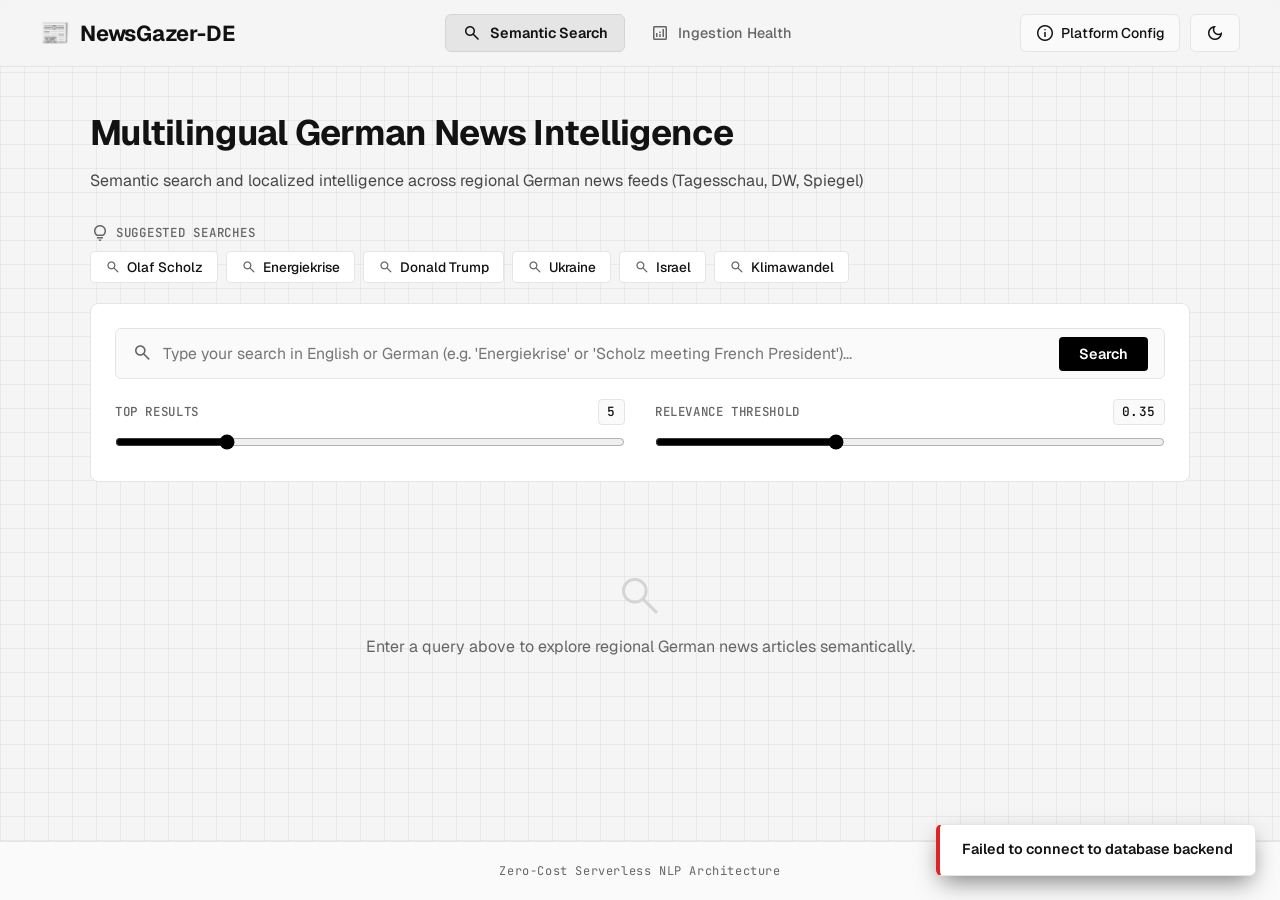
==== commit 3cdee305: "feat: add drift monitoring module and static dashboard UI to track model performance metrics" ====
--- a/static/index.html
+++ b/static/index.html
@@ -26,7 +26,7 @@
             <div class="nav-container">
                 <div class="brand">
                     <span class="logo-emoji">📰</span>
-                    <h2>News Intel</h2>
+                    <h2>NewsGazer-DE</h2>
                 </div>
 
                 <nav class="nav-menu">
@@ -220,13 +220,46 @@
 
                 <div class="divider"></div>
 
-                <!-- Detailed Evidently Report iframe -->
-                <div class="report-section">
-                    <h3><span class="material-symbols-outlined section-title-icon">troubleshoot</span> Detailed
-                        Evidently AI Text Drift Diagnostics</h3>
-                    <div id="report-iframe-container" class="report-iframe-container">
-                        <div class="placeholder-report-state">
-                            <p>Loading Detailed Text Drift Report...</p>
+                <!-- Native Evidently AI Text Drift Diagnostics Dashboard -->
+                <div class="report-section" id="report-section">
+                    <div class="report-header">
+                        <h3><span class="material-symbols-outlined section-title-icon">analytics</span> Evidently AI
+                            Text Drift Diagnostics</h3>
+                        <div class="report-header-toolbar">
+                            <button id="report-refresh-btn" class="report-action-btn" title="Refresh Diagnostics">
+                                <span class="material-symbols-outlined">refresh</span>
+                            </button>
+                        </div>
+                    </div>
+
+                    <!-- Native Text Property Drift Table -->
+                    <div class="native-dashboard-card">
+                        <h4 class="card-subtitle"><span class="material-symbols-outlined">table_chart</span> Text Descriptor Shift Summary</h4>
+                        <div class="table-responsive">
+                            <table class="drift-table">
+                                <thead>
+                                    <tr>
+                                        <th>Metric Name</th>
+                                        <th>Baseline (Ref Mean)</th>
+                                        <th>Validation (Cur Mean)</th>
+                                        <th>Wasserstein Shift</th>
+                                        <th>Drift Status</th>
+                                    </tr>
+                                </thead>
+                                <tbody id="drift-table-body">
+                                    <tr>
+                                        <td colspan="5" class="table-loading-text">Loading drift metrics...</td>
+                                    </tr>
+                                </tbody>
+                            </table>
+                        </div>
+                    </div>
+
+                    <!-- Visual Distribution Bins Grid -->
+                    <div class="native-dashboard-card" style="margin-top: 20px;">
+                        <h4 class="card-subtitle"><span class="material-symbols-outlined">bar_chart</span> Feature Distribution Bins (Baseline vs Validation)</h4>
+                        <div id="distribution-cards-grid" class="dist-grid">
+                            <div class="table-loading-text">Loading feature distributions...</div>
                         </div>
                     </div>
                 </div>
--- a/static/style.css
+++ b/static/style.css
@@ -977,45 +977,259 @@
     margin: 30px 0;
 }
 
+.report-section {
+    position: relative;
+    transition: all 0.3s cubic-bezier(0.16, 1, 0.3, 1);
+}
+
+.report-header {
+    display: flex;
+    align-items: center;
+    justify-content: space-between;
+    margin-bottom: 16px;
+    flex-wrap: wrap;
+    gap: 12px;
+}
+
 .report-section h3 {
     font-family: var(--font-geist);
-    font-size: 1.25rem;
+    font-size: 1.2rem;
     font-weight: 700;
-    color: #ffffff;
-    margin-bottom: 15px;
+    color: var(--text-primary);
+    margin-bottom: 0;
     display: flex;
     align-items: center;
     gap: 8px;
 }
 
 .section-title-icon {
-    font-size: 1.4rem;
-    color: var(--text-primary);
-}
-
-.report-iframe-container {
+    font-size: 1.35rem;
+    color: var(--text-primary);
+}
+
+.report-header-toolbar {
+    display: flex;
+    align-items: center;
+    gap: 8px;
+}
+
+.report-action-btn {
     background-color: var(--bg-card);
     border: 1px solid var(--border-color);
+    color: var(--text-secondary);
+    width: 36px;
+    height: 36px;
     border-radius: 8px;
+    display: flex;
+    align-items: center;
+    justify-content: center;
+    cursor: pointer;
+    text-decoration: none;
+    transition: all 0.2s ease;
+}
+
+.report-action-btn:hover {
+    background-color: var(--bg-card-inner);
+    border-color: var(--border-hover);
+    color: var(--text-primary);
+}
+
+.report-action-btn .material-symbols-outlined {
+    font-size: 1.15rem;
+}
+
+/* Native Dashboard Components */
+.native-dashboard-card {
+    background-color: var(--bg-card);
+    border: 1px solid var(--border-color);
+    border-radius: 12px;
+    padding: 20px;
+    box-shadow: inset 0 1px 2px rgba(255, 255, 255, 0.02);
+}
+
+.card-subtitle {
+    font-size: 0.95rem;
+    font-weight: 600;
+    color: var(--text-primary);
+    margin-bottom: 16px;
+    display: flex;
+    align-items: center;
+    gap: 8px;
+}
+
+.card-subtitle .material-symbols-outlined {
+    font-size: 1.1rem;
+    color: var(--text-secondary);
+}
+
+.table-responsive {
+    width: 100%;
+    overflow-x: auto;
+}
+
+.drift-table {
+    width: 100%;
+    border-collapse: collapse;
+    font-size: 0.88rem;
+    text-align: left;
+}
+
+.drift-table th {
+    background-color: var(--bg-card-inner);
+    color: var(--text-muted);
+    font-weight: 600;
+    text-transform: uppercase;
+    font-size: 0.72rem;
+    letter-spacing: 0.05em;
+    padding: 12px 16px;
+    border-bottom: 1px solid var(--border-color);
+}
+
+.drift-table td {
+    padding: 12px 16px;
+    border-bottom: 1px solid var(--border-color);
+    color: var(--text-primary);
+}
+
+.drift-table tr:last-child td {
+    border-bottom: none;
+}
+
+.drift-table tr:hover td {
+    background-color: var(--bg-card-inner);
+}
+
+.table-loading-text {
+    text-align: center;
+    color: var(--text-muted);
+    padding: 24px 0;
+    font-size: 0.9rem;
+}
+
+/* Status Badges */
+.drift-badge {
+    display: inline-block;
+    padding: 3px 10px;
+    border-radius: 9999px;
+    font-size: 0.75rem;
+    font-weight: 600;
+}
+
+.drift-badge.badge-stable {
+    background: rgba(52, 211, 153, 0.15);
+    color: var(--success-color);
+    border: 1px solid rgba(52, 211, 153, 0.3);
+}
+
+.drift-badge.badge-drifted {
+    background: rgba(248, 113, 113, 0.15);
+    color: var(--danger-color);
+    border: 1px solid rgba(248, 113, 113, 0.3);
+}
+
+/* Feature Distribution Cards Grid */
+.dist-grid {
+    display: grid;
+    grid-template-columns: repeat(auto-fit, minmax(320px, 1fr));
+    gap: 16px;
+}
+
+.dist-card {
+    background-color: var(--bg-card-inner);
+    border: 1px solid var(--border-color);
+    border-radius: 8px;
+    padding: 16px;
+}
+
+.dist-card-header {
+    display: flex;
+    justify-content: space-between;
+    align-items: center;
+    margin-bottom: 12px;
+    padding-bottom: 8px;
+    border-bottom: 1px solid var(--border-color);
+}
+
+.dist-card-title {
+    font-weight: 600;
+    font-size: 0.85rem;
+    color: var(--text-primary);
+}
+
+.dist-legend {
+    display: flex;
+    gap: 12px;
+    font-size: 0.72rem;
+    color: var(--text-muted);
+}
+
+.legend-item {
+    display: flex;
+    align-items: center;
+    gap: 4px;
+}
+
+.legend-dot {
+    width: 8px;
+    height: 8px;
+    border-radius: 2px;
+}
+
+.legend-dot.dot-ref { background-color: #60a5fa; }
+.legend-dot.dot-cur { background-color: #f472b6; }
+
+.dist-bar-list {
+    display: flex;
+    flex-direction: column;
+    gap: 10px;
+}
+
+.dist-bar-item {
+    display: flex;
+    flex-direction: column;
+    gap: 4px;
+}
+
+.dist-bar-label {
+    font-size: 0.75rem;
+    color: var(--text-secondary);
+    display: flex;
+    justify-content: space-between;
+}
+
+.dist-bar-tracks {
+    display: flex;
+    flex-direction: column;
+    gap: 3px;
+}
+
+.dist-track {
+    height: 6px;
+    background-color: var(--bg-card);
+    border-radius: 3px;
     overflow: hidden;
-    height: 800px;
     position: relative;
 }
 
-.report-iframe-container iframe {
-    width: 100%;
+.dist-fill-ref {
     height: 100%;
-    border: none;
-}
-
-.placeholder-report-state {
-    position: absolute;
-    top: 50%;
-    left: 50%;
-    transform: translate(-50%, -50%);
-    color: var(--text-muted);
-    font-size: 0.95rem;
-}
+    background-color: #60a5fa;
+    border-radius: 3px;
+    transition: width 0.4s ease;
+}
+
+.dist-fill-cur {
+    height: 100%;
+    background-color: #f472b6;
+    border-radius: 3px;
+    transition: width 0.4s ease;
+}
+
+body.light-theme .legend-dot.dot-ref,
+body.light-theme .dist-fill-ref { background-color: #2563eb; }
+
+body.light-theme .legend-dot.dot-cur,
+body.light-theme .dist-fill-cur { background-color: #db2777; }
 
 /* Toast Message */
 .toast {
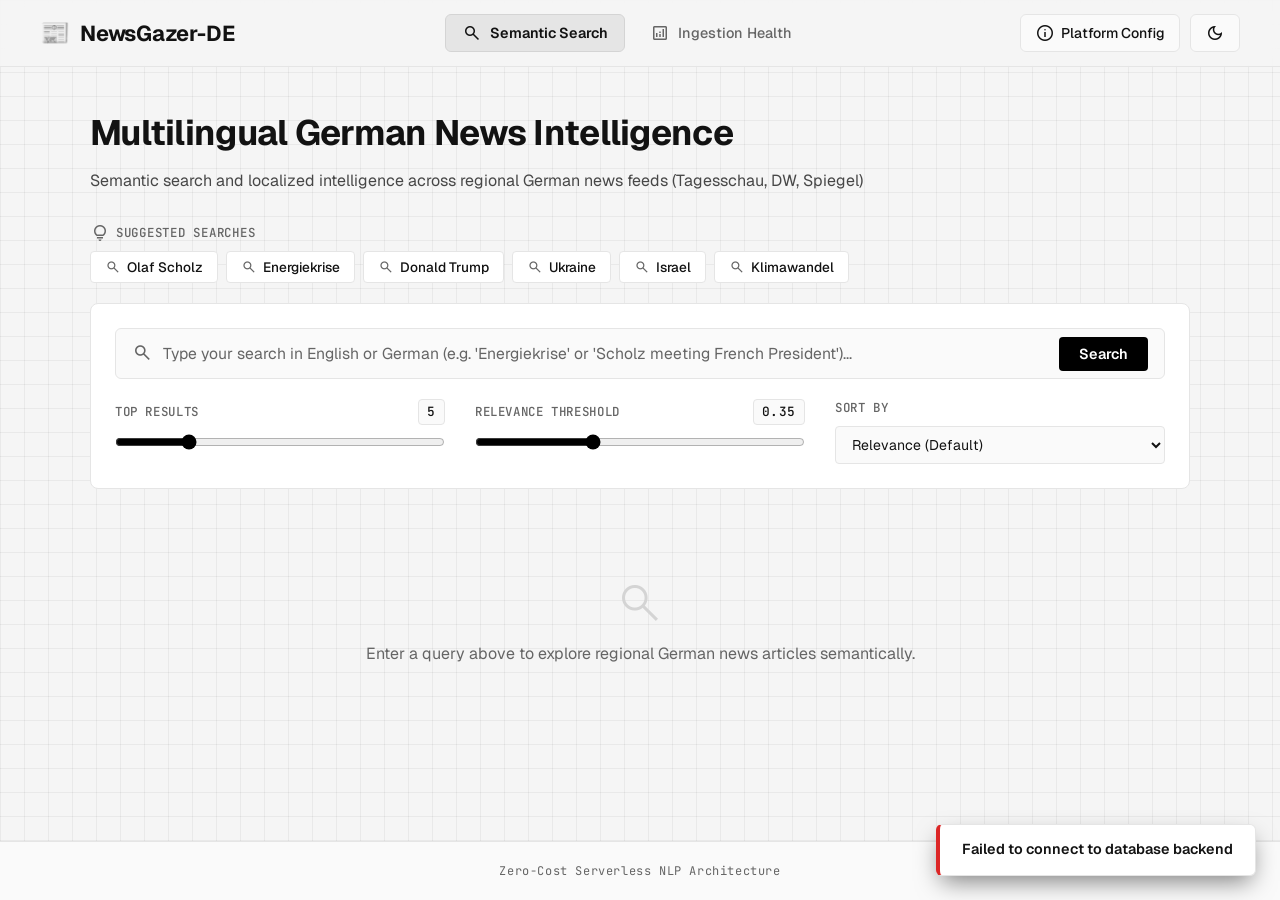
==== commit bf1d3219: "feat: fixed ui issues and added meta tags." ====
--- a/static/index.html
+++ b/static/index.html
@@ -4,6 +4,12 @@
 <head>
     <meta charset="UTF-8">
     <meta name="viewport" content="width=device-width, initial-scale=1.0">
+    <meta name="google-site-verification" content="NlHlWXeJZeOW6dED8ve_CQDaA9_JuxmoHUYXuwuMfyM" />
+    <meta name="author" content="Febin Babu">
+    <meta name="description"
+        content="Access real-time multilingual intelligence, automated translations, and analysis of German news pipelines." />
+    <meta name="keywords"
+        content="German news, semantic search, multilingual intelligence, automated translations, news analysis, German news pipeline, Tagesschau, DW, Spiegel" />
     <title>Multilingual German News Intelligence Platform</title>
     <!-- Google Fonts: Geist & JetBrains Mono -->
     <link rel="preconnect" href="https://fonts.googleapis.com">
@@ -146,6 +152,16 @@
                             </div>
                             <input type="range" id="threshold-slider" min="0.0" max="1.0" step="0.05" value="0.35">
                         </div>
+
+                        <div class="slider-control sort-control">
+                            <div class="slider-header">
+                                <label for="sort-order-select">Sort By</label>
+                            </div>
+                            <select id="sort-order-select" class="sort-select">
+                                <option value="relevance">Relevance (Default)</option>
+                                <option value="newest">Newest First</option>
+                            </select>
+                        </div>
                     </div>
                 </div>
 
@@ -234,7 +250,8 @@
 
                     <!-- Native Text Property Drift Table -->
                     <div class="native-dashboard-card">
-                        <h4 class="card-subtitle"><span class="material-symbols-outlined">table_chart</span> Text Descriptor Shift Summary</h4>
+                        <h4 class="card-subtitle"><span class="material-symbols-outlined">table_chart</span> Text
+                            Descriptor Shift Summary</h4>
                         <div class="table-responsive">
                             <table class="drift-table">
                                 <thead>
@@ -257,7 +274,8 @@
 
                     <!-- Visual Distribution Bins Grid -->
                     <div class="native-dashboard-card" style="margin-top: 20px;">
-                        <h4 class="card-subtitle"><span class="material-symbols-outlined">bar_chart</span> Feature Distribution Bins (Baseline vs Validation)</h4>
+                        <h4 class="card-subtitle"><span class="material-symbols-outlined">bar_chart</span> Feature
+                            Distribution Bins (Baseline vs Validation)</h4>
                         <div id="distribution-cards-grid" class="dist-grid">
                             <div class="table-loading-text">Loading feature distributions...</div>
                         </div>
--- a/static/style.css
+++ b/static/style.css
@@ -91,6 +91,14 @@
     border-color: #121212;
 }
 
+body.light-theme .search-input-wrapper input {
+    color: #121212;
+}
+
+body.light-theme .search-input-wrapper input::placeholder {
+    color: #656565;
+}
+
 body.light-theme .slider-control input[type="range"] {
     accent-color: #000000;
 }
@@ -638,6 +646,30 @@
     cursor: pointer;
 }
 
+.sort-select {
+    width: 100%;
+    background-color: var(--bg-card-inner);
+    border: 1px solid var(--border-color);
+    color: var(--text-primary);
+    border-radius: 4px;
+    padding: 8px 12px;
+    font-family: var(--font-geist);
+    font-size: 0.88rem;
+    outline: none;
+    cursor: pointer;
+    transition: border-color 0.2s ease;
+}
+
+.sort-select:focus {
+    border-color: var(--border-hover);
+}
+
+body.light-theme .sort-select {
+    background-color: var(--bg-card-inner);
+    border-color: var(--border-color);
+    color: var(--text-primary);
+}
+
 .results-status {
     margin-bottom: 20px;
     font-size: 0.95rem;
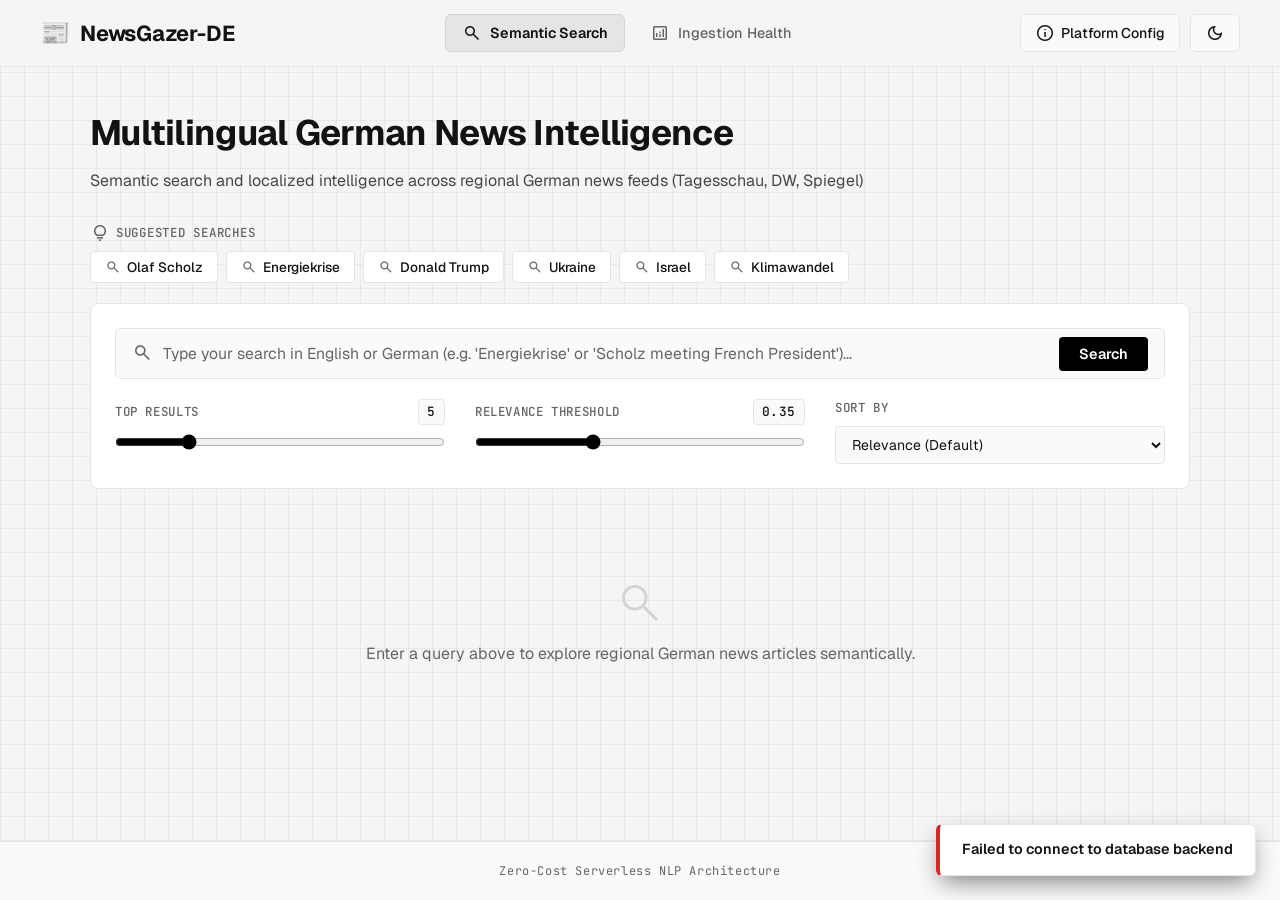
==== commit 1f741b28: "feat: add more meta tags for indexing" ====
--- a/static/index.html
+++ b/static/index.html
@@ -4,12 +4,29 @@
 <head>
     <meta charset="UTF-8">
     <meta name="viewport" content="width=device-width, initial-scale=1.0">
+    <link rel="canonical" href="https://iamfebin-automated-german-news-pipeline.hf.space/" />
     <meta name="google-site-verification" content="NlHlWXeJZeOW6dED8ve_CQDaA9_JuxmoHUYXuwuMfyM" />
     <meta name="author" content="Febin Babu">
     <meta name="description"
         content="Access real-time multilingual intelligence, automated translations, and analysis of German news pipelines." />
     <meta name="keywords"
         content="German news, semantic search, multilingual intelligence, automated translations, news analysis, German news pipeline, Tagesschau, DW, Spiegel" />
+
+    <!-- Open Graph / Social Sharing Tags -->
+    <meta property="og:type" content="website" />
+    <meta property="og:url" content="https://iamfebin-automated-german-news-pipeline.hf.space/" />
+    <meta property="og:title" content="Multilingual German News Intelligence Platform" />
+    <meta property="og:description"
+        content="Access real-time multilingual intelligence, automated translations, and analysis of German news pipelines." />
+    <meta property="og:image" content="https://iamfebin-automated-german-news-pipeline.hf.space/static/preview.png" />
+
+    <!-- Twitter Card Tags -->
+    <meta name="twitter:card" content="summary_large_image" />
+    <meta name="twitter:title" content="Multilingual German News Intelligence Platform" />
+    <meta name="twitter:description"
+        content="Access real-time multilingual intelligence, automated translations, and analysis of German news pipelines." />
+    <meta name="twitter:image" content="https://iamfebin-automated-german-news-pipeline.hf.space/static/preview.png" />
+
     <title>Multilingual German News Intelligence Platform</title>
     <!-- Google Fonts: Geist & JetBrains Mono -->
     <link rel="preconnect" href="https://fonts.googleapis.com">
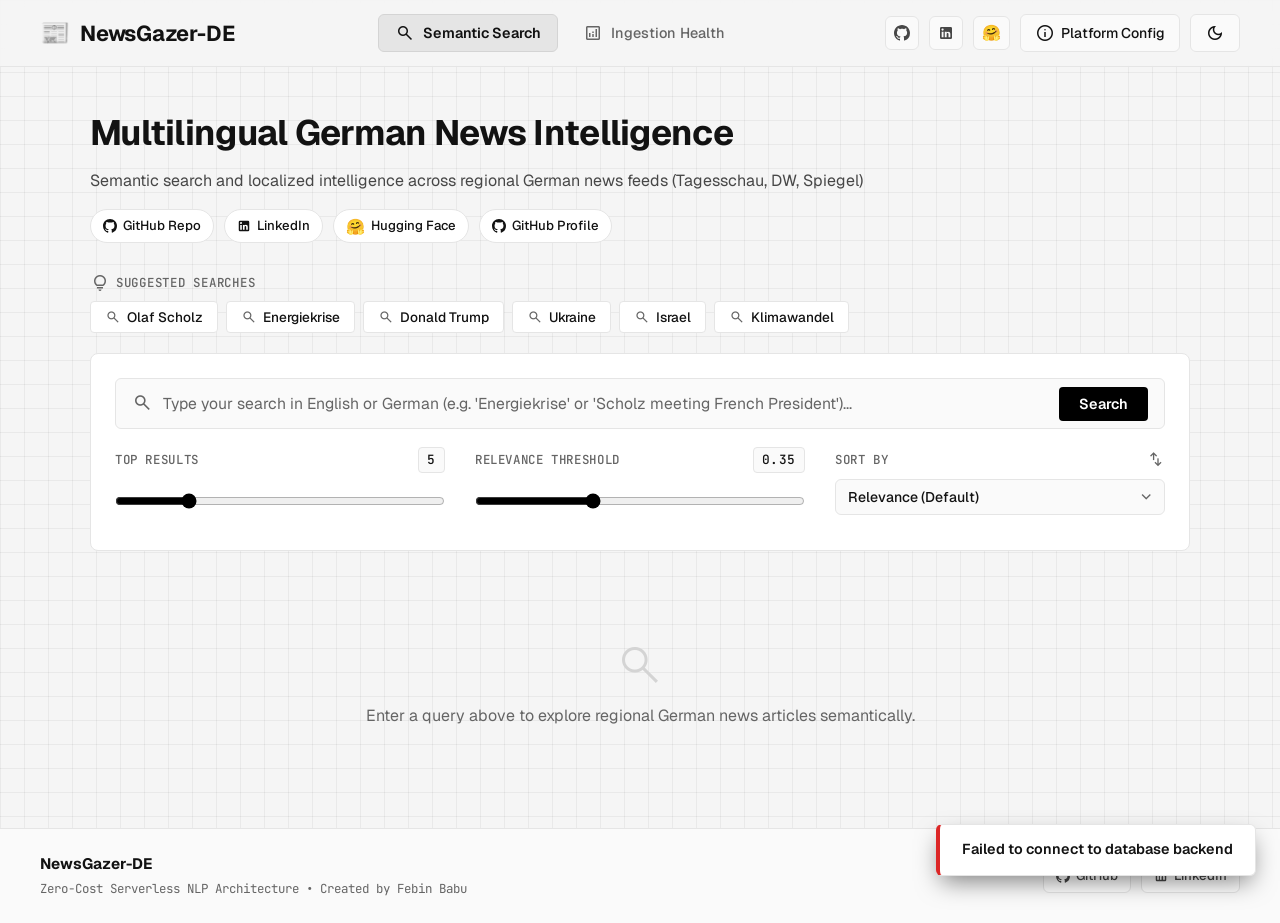
==== commit bf68c41d: "feat: added social links" ====
--- a/static/index.html
+++ b/static/index.html
@@ -12,20 +12,75 @@
     <meta name="keywords"
         content="German news, semantic search, multilingual intelligence, automated translations, news analysis, German news pipeline, Tagesschau, DW, Spiegel" />
 
-    <!-- Open Graph / Social Sharing Tags -->
+    <!-- Open Graph / Facebook / LinkedIn / WhatsApp / Slack / Discord -->
     <meta property="og:type" content="website" />
     <meta property="og:url" content="https://iamfebin-automated-german-news-pipeline.hf.space/" />
     <meta property="og:title" content="Multilingual German News Intelligence Platform" />
     <meta property="og:description"
         content="Access real-time multilingual intelligence, automated translations, and analysis of German news pipelines." />
     <meta property="og:image" content="https://iamfebin-automated-german-news-pipeline.hf.space/static/preview.png" />
-
-    <!-- Twitter Card Tags -->
+    <meta property="og:image:width" content="1200" />
+    <meta property="og:image:height" content="630" />
+    <meta property="og:site_name" content="NewsGazer-DE: Multilingual German News Intelligence Platform" />
+
+    <!-- Twitter / X -->
     <meta name="twitter:card" content="summary_large_image" />
+    <meta name="twitter:url" content="https://iamfebin-automated-german-news-pipeline.hf.space/" />
     <meta name="twitter:title" content="Multilingual German News Intelligence Platform" />
     <meta name="twitter:description"
         content="Access real-time multilingual intelligence, automated translations, and analysis of German news pipelines." />
     <meta name="twitter:image" content="https://iamfebin-automated-german-news-pipeline.hf.space/static/preview.png" />
+
+    <!-- Schema.org Structured Data (JSON-LD) -->
+    <script type="application/ld+json">
+    {
+      "@context": "https://schema.org",
+      "@graph": [
+        {
+          "@type": "WebApplication",
+          "@id": "https://iamfebin-automated-german-news-pipeline.hf.space/#webapp",
+          "name": "NewsGazer-DE - Multilingual German News Intelligence Platform",
+          "url": "https://iamfebin-automated-german-news-pipeline.hf.space/",
+          "description": "Access real-time multilingual intelligence, automated translations, and analysis of German news pipelines.",
+          "applicationCategory": "NewsApplication",
+          "operatingSystem": "All",
+          "inLanguage": ["en", "de"],
+          "featureList": [
+            "Real-time German news aggregation",
+            "Automated German-to-English translation",
+            "Semantic vector search with FAISS",
+            "Multilingual Sentence Transformers",
+            "sentence-transformers/paraphrase-multilingual-MiniLM-L12-v2 (Multilingual Embedding Model)",
+            "Helsinki-NLP/opus-mt-de-en (German-to-English Translation Model)",
+            "fhswf/bert_de_ner (German Named Entity Recognition Model)",
+            "JIT translation caching",
+            "ML data drift & quality tracking via Evidently AI",
+            "Real-time Ingestion Health Monitoring",
+            "Named Entity Recognition (NER)",
+            "Automated daily ETL pipeline via GitHub Actions",
+            "FastAPI REST API backend",
+            "Serverless Hugging Face Inference API integration",
+            "Hosted on Hugging Face Spaces platform",
+            "MLOps & automated data pipelines",
+            "Docker"
+          ],
+          "author": {
+            "@id": "https://iamfebin-automated-german-news-pipeline.hf.space/#author"
+          }
+        },
+        {
+          "@type": "Person",
+          "@id": "https://iamfebin-automated-german-news-pipeline.hf.space/#author",
+          "name": "Febin Babu",
+          "url": "https://huggingface.co/iamfebin",
+          "sameAs": [
+            "https://github.com/iamfebin",
+            "https://www.linkedin.com/in/iamfebin"
+          ]
+        }
+      ]
+    }
+    </script>
 
     <title>Multilingual German News Intelligence Platform</title>
     <!-- Google Fonts: Geist & JetBrains Mono -->
@@ -62,6 +117,24 @@
                 </nav>
 
                 <div class="navbar-actions">
+                    <a href="https://github.com/iamfebin/" target="_blank" rel="noopener noreferrer"
+                        class="nav-icon-btn social-nav-btn" title="GitHub Profile">
+                        <svg class="social-svg" viewBox="0 0 24 24" width="16" height="16" fill="currentColor">
+                            <path
+                                d="M12 0C5.37 0 0 5.37 0 12c0 5.31 3.435 9.795 8.205 11.385.6.105.825-.255.825-.57 0-.285-.015-1.23-.015-2.235-3.015.555-3.795-.735-4.035-1.41-.135-.345-.72-1.41-1.23-1.695-.42-.225-1.02-.78-.015-.795.945-.015 1.62.87 1.845 1.23 1.08 1.815 2.805 1.305 3.495.99.105-.78.42-1.305.765-1.605-2.67-.3-5.46-1.335-5.46-5.925 0-1.305.465-2.385 1.23-3.225-.12-.3-.54-1.53.12-3.18 0 0 1.005-.315 3.3 1.23.96-.27 1.98-.405 3-.405s2.04.135 3 .405c2.295-1.56 3.3-1.23 3.3-1.23.66 1.65.24 2.88.12 3.18.765.84 1.23 1.905 1.23 3.225 0 4.605-2.805 5.625-5.475 5.925.435.375.81 1.095.81 2.22 0 1.605-.015 2.895-.015 3.3 0 .315.225.69.825.57A12.02 12.02 0 0024 12c0-6.63-5.37-12-12-12z" />
+                        </svg>
+                    </a>
+                    <a href="https://www.linkedin.com/in/iamfebin" target="_blank" rel="noopener noreferrer"
+                        class="nav-icon-btn social-nav-btn" title="LinkedIn Profile">
+                        <svg class="social-svg" viewBox="0 0 24 24" width="16" height="16" fill="currentColor">
+                            <path
+                                d="M19 3a2 2 0 0 1 2 2v14a2 2 0 0 1-2 2H5a2 2 0 0 1-2-2V5a2 2 0 0 1 2-2h14m-.5 15.5v-5.3a3.26 3.26 0 0 0-3.26-3.26c-.85 0-1.84.52-2.28 1.3v-1.11h-2.79v8.37h2.79v-4.93c0-.77.62-1.4 1.39-1.4a1.4 1.4 0 0 1 1.4 1.4v4.93h2.75M6.88 8.56a1.68 1.68 0 0 0 1.68-1.68c0-.93-.75-1.69-1.68-1.69a1.69 1.69 0 0 0-1.69 1.69c0 .93.76 1.68 1.69 1.68m1.39 9.94v-8.37H5.5v8.37h2.77z" />
+                        </svg>
+                    </a>
+                    <a href="https://huggingface.co/iamfebin" target="_blank" rel="noopener noreferrer"
+                        class="nav-icon-btn social-nav-btn" title="Hugging Face Profile">
+                        <span class="social-emoji-sm">🤗</span>
+                    </a>
                     <button id="stats-toggle-btn" class="nav-icon-btn stats-btn"
                         title="Platform Config & Article Stats">
                         <span class="material-symbols-outlined icon">info</span>
@@ -111,6 +184,37 @@
                 <h1 class="main-title">Multilingual German News Intelligence</h1>
                 <p class="subtitle">Semantic search and localized intelligence across regional German news feeds
                     (Tagesschau, DW, Spiegel)</p>
+                <div class="header-social-badges">
+                    <a href="https://github.com/iamfebin/Automated-German-News-Intelligence-Pipeline" target="_blank"
+                        rel="noopener noreferrer" class="header-badge-btn">
+                        <svg class="social-svg" viewBox="0 0 24 24" width="14" height="14" fill="currentColor">
+                            <path
+                                d="M12 0C5.37 0 0 5.37 0 12c0 5.31 3.435 9.795 8.205 11.385.6.105.825-.255.825-.57 0-.285-.015-1.23-.015-2.235-3.015.555-3.795-.735-4.035-1.41-.135-.345-.72-1.41-1.23-1.695-.42-.225-1.02-.78-.015-.795.945-.015 1.62.87 1.845 1.23 1.08 1.815 2.805 1.305 3.495.99.105-.78.42-1.305.765-1.605-2.67-.3-5.46-1.335-5.46-5.925 0-1.305.465-2.385 1.23-3.225-.12-.3-.54-1.53.12-3.18 0 0 1.005-.315 3.3 1.23.96-.27 1.98-.405 3-.405s2.04.135 3 .405c2.295-1.56 3.3-1.23 3.3-1.23.66 1.65.24 2.88.12 3.18.765.84 1.23 1.905 1.23 3.225 0 4.605-2.805 5.625-5.475 5.925.435.375.81 1.095.81 2.22 0 1.605-.015 2.895-.015 3.3 0 .315.225.69.825.57A12.02 12.02 0 0024 12c0-6.63-5.37-12-12-12z" />
+                        </svg>
+                        <span>GitHub Repo</span>
+                    </a>
+                    <a href="https://www.linkedin.com/in/iamfebin" target="_blank" rel="noopener noreferrer"
+                        class="header-badge-btn">
+                        <svg class="social-svg" viewBox="0 0 24 24" width="14" height="14" fill="currentColor">
+                            <path
+                                d="M19 3a2 2 0 0 1 2 2v14a2 2 0 0 1-2 2H5a2 2 0 0 1-2-2V5a2 2 0 0 1 2-2h14m-.5 15.5v-5.3a3.26 3.26 0 0 0-3.26-3.26c-.85 0-1.84.52-2.28 1.3v-1.11h-2.79v8.37h2.79v-4.93c0-.77.62-1.4 1.39-1.4a1.4 1.4 0 0 1 1.4 1.4v4.93h2.75M6.88 8.56a1.68 1.68 0 0 0 1.68-1.68c0-.93-.75-1.69-1.68-1.69a1.69 1.69 0 0 0-1.69 1.69c0 .93.76 1.68 1.69 1.68m1.39 9.94v-8.37H5.5v8.37h2.77z" />
+                        </svg>
+                        <span>LinkedIn</span>
+                    </a>
+                    <a href="https://huggingface.co/iamfebin" target="_blank" rel="noopener noreferrer"
+                        class="header-badge-btn">
+                        <span class="badge-emoji">🤗</span>
+                        <span>Hugging Face</span>
+                    </a>
+                    <a href="https://github.com/iamfebin" target="_blank" rel="noopener noreferrer"
+                        class="header-badge-btn">
+                        <svg class="social-svg" viewBox="0 0 24 24" width="14" height="14" fill="currentColor">
+                            <path
+                                d="M12 0C5.37 0 0 5.37 0 12c0 5.31 3.435 9.795 8.205 11.385.6.105.825-.255.825-.57 0-.285-.015-1.23-.015-2.235-3.015.555-3.795-.735-4.035-1.41-.135-.345-.72-1.41-1.23-1.695-.42-.225-1.02-.78-.015-.795.945-.015 1.62.87 1.845 1.23 1.08 1.815 2.805 1.305 3.495.99.105-.78.42-1.305.765-1.605-2.67-.3-5.46-1.335-5.46-5.925 0-1.305.465-2.385 1.23-3.225-.12-.3-.54-1.53.12-3.18 0 0 1.005-.315 3.3 1.23.96-.27 1.98-.405 3-.405s2.04.135 3 .405c2.295-1.56 3.3-1.23 3.3-1.23.66 1.65.24 2.88.12 3.18.765.84 1.23 1.905 1.23 3.225 0 4.605-2.805 5.625-5.475 5.925.435.375.81 1.095.81 2.22 0 1.605-.015 2.895-.015 3.3 0 .315.225.69.825.57A12.02 12.02 0 0024 12c0-6.63-5.37-12-12-12z" />
+                        </svg>
+                        <span>GitHub Profile</span>
+                    </a>
+                </div>
             </header>
 
             <!-- TAB 1: SEARCH PORTAL -->
@@ -173,11 +277,15 @@
                         <div class="slider-control sort-control">
                             <div class="slider-header">
                                 <label for="sort-order-select">Sort By</label>
-                            </div>
-                            <select id="sort-order-select" class="sort-select">
-                                <option value="relevance">Relevance (Default)</option>
-                                <option value="newest">Newest First</option>
-                            </select>
+                                <span class="sort-header-icon material-symbols-outlined">swap_vert</span>
+                            </div>
+                            <div class="sort-select-wrapper">
+                                <select id="sort-order-select" class="sort-select">
+                                    <option value="relevance">Relevance (Default)</option>
+                                    <option value="newest">Newest First</option>
+                                </select>
+                                <span class="material-symbols-outlined select-chevron">expand_more</span>
+                            </div>
                         </div>
                     </div>
                 </div>
@@ -301,7 +409,30 @@
             </section>
         </main>
         <footer class="app-footer">
-            <p>Zero-Cost Serverless NLP Architecture</p>
+            <div class="footer-container">
+                <div class="footer-brand-info">
+                    <span class="footer-title">NewsGazer-DE</span>
+                    <span class="footer-meta">Zero-Cost Serverless NLP Architecture • Created by Febin Babu</span>
+                </div>
+                <div class="footer-links-group">
+                    <a href="https://github.com/iamfebin" target="_blank" rel="noopener noreferrer"
+                        class="footer-link-item">
+                        <svg class="social-svg" viewBox="0 0 24 24" width="14" height="14" fill="currentColor">
+                            <path
+                                d="M12 0C5.37 0 0 5.37 0 12c0 5.31 3.435 9.795 8.205 11.385.6.105.825-.255.825-.57 0-.285-.015-1.23-.015-2.235-3.015.555-3.795-.735-4.035-1.41-.135-.345-.72-1.41-1.23-1.695-.42-.225-1.02-.78-.015-.795.945-.015 1.62.87 1.845 1.23 1.08 1.815 2.805 1.305 3.495.99.105-.78.42-1.305.765-1.605-2.67-.3-5.46-1.335-5.46-5.925 0-1.305.465-2.385 1.23-3.225-.12-.3-.54-1.53.12-3.18 0 0 1.005-.315 3.3 1.23.96-.27 1.98-.405 3-.405s2.04.135 3 .405c2.295-1.56 3.3-1.23 3.3-1.23.66 1.65.24 2.88.12 3.18.765.84 1.23 1.905 1.23 3.225 0 4.605-2.805 5.625-5.475 5.925.435.375.81 1.095.81 2.22 0 1.605-.015 2.895-.015 3.3 0 .315.225.69.825.57A12.02 12.02 0 0024 12c0-6.63-5.37-12-12-12z" />
+                        </svg>
+                        <span>GitHub</span>
+                    </a>
+                    <a href="https://www.linkedin.com/in/iamfebin" target="_blank" rel="noopener noreferrer"
+                        class="footer-link-item">
+                        <svg class="social-svg" viewBox="0 0 24 24" width="14" height="14" fill="currentColor">
+                            <path
+                                d="M19 3a2 2 0 0 1 2 2v14a2 2 0 0 1-2 2H5a2 2 0 0 1-2-2V5a2 2 0 0 1 2-2h14m-.5 15.5v-5.3a3.26 3.26 0 0 0-3.26-3.26c-.85 0-1.84.52-2.28 1.3v-1.11h-2.79v8.37h2.79v-4.93c0-.77.62-1.4 1.39-1.4a1.4 1.4 0 0 1 1.4 1.4v4.93h2.75M6.88 8.56a1.68 1.68 0 0 0 1.68-1.68c0-.93-.75-1.69-1.68-1.69a1.69 1.69 0 0 0-1.69 1.69c0 .93.76 1.68 1.69 1.68m1.39 9.94v-8.37H5.5v8.37h2.77z" />
+                        </svg>
+                        <span>LinkedIn</span>
+                    </a>
+                </div>
+            </div>
         </footer>
     </div>
 
--- a/static/style.css
+++ b/static/style.css
@@ -443,14 +443,72 @@
 /* App Footer */
 .app-footer {
     border-top: 1px solid var(--border-color);
-    padding: 20px 24px;
-    text-align: center;
-    font-family: var(--font-mono);
-    font-size: 0.75rem;
-    color: var(--text-muted);
+    padding: 24px 32px;
     background-color: var(--bg-card-inner);
     margin-top: auto;
-    letter-spacing: 0.05em;
+}
+
+.footer-container {
+    max-width: 1200px;
+    margin: 0 auto;
+    display: flex;
+    align-items: center;
+    justify-content: space-between;
+    flex-wrap: wrap;
+    gap: 20px;
+}
+
+.footer-brand-info {
+    display: flex;
+    flex-direction: column;
+    gap: 4px;
+}
+
+.footer-title {
+    font-family: var(--font-geist);
+    font-weight: 700;
+    font-size: 0.95rem;
+    color: var(--text-primary);
+}
+
+.footer-meta {
+    font-family: var(--font-mono);
+    font-size: 0.78rem;
+    color: var(--text-muted);
+}
+
+.footer-links-group {
+    display: flex;
+    align-items: center;
+    flex-wrap: wrap;
+    gap: 10px;
+}
+
+.footer-link-item {
+    display: inline-flex;
+    align-items: center;
+    gap: 6px;
+    color: var(--text-secondary);
+    text-decoration: none;
+    font-size: 0.82rem;
+    font-weight: 500;
+    padding: 6px 12px;
+    border-radius: 6px;
+    background-color: var(--bg-card);
+    border: 1px solid var(--border-color);
+    transition: all 0.2s ease;
+}
+
+.footer-link-item:hover {
+    color: #ffffff;
+    border-color: var(--border-hover);
+    background-color: var(--bg-main);
+    transform: translateY(-1px);
+}
+
+.footer-link-item .icon-footer {
+    font-size: 0.95rem;
+    color: var(--text-muted);
 }
 
 .app-header {
@@ -471,6 +529,101 @@
     color: var(--text-secondary);
     line-height: 1.6;
     max-width: 800px;
+}
+
+/* Social Nav Buttons & Header Badges */
+.social-nav-btn {
+    padding: 8px;
+    border-radius: 6px;
+    color: var(--text-secondary);
+    display: inline-flex;
+    align-items: center;
+    justify-content: center;
+    text-decoration: none;
+    transition: all 0.2s ease;
+}
+
+.social-nav-btn:hover {
+    color: #ffffff;
+    background-color: var(--bg-card);
+    border-color: var(--border-hover);
+    transform: translateY(-1px);
+}
+
+.social-svg {
+    display: inline-block;
+    vertical-align: middle;
+}
+
+.social-emoji-sm, .badge-emoji {
+    font-size: 0.95rem;
+    line-height: 1;
+}
+
+.header-social-badges {
+    display: flex;
+    flex-wrap: wrap;
+    align-items: center;
+    gap: 10px;
+    margin-top: 16px;
+}
+
+.header-badge-btn {
+    display: inline-flex;
+    align-items: center;
+    gap: 6px;
+    background: var(--bg-card);
+    border: 1px solid var(--border-color);
+    color: var(--text-primary);
+    padding: 6px 12px;
+    border-radius: 20px;
+    font-size: 0.82rem;
+    font-weight: 500;
+    text-decoration: none;
+    transition: all 0.2s ease;
+}
+
+.header-badge-btn:hover {
+    background: var(--bg-card-inner);
+    border-color: var(--border-hover);
+    color: #ffffff;
+    transform: translateY(-1px);
+    box-shadow: 0 2px 8px rgba(0, 0, 0, 0.2);
+}
+
+.header-badge-btn .icon-badge {
+    font-size: 1rem;
+    color: var(--text-muted);
+}
+
+/* Light Mode Overrides for Social Elements */
+body.light-theme .social-nav-btn:hover {
+    color: #000000;
+    background-color: #e5e5e5;
+}
+
+body.light-theme .header-badge-btn {
+    background: #ffffff;
+    border-color: #e5e5e5;
+    color: #121212;
+}
+
+body.light-theme .header-badge-btn:hover {
+    background: #f0f0f0;
+    border-color: #d4d4d4;
+    color: #000000;
+}
+
+body.light-theme .footer-link-item {
+    background: #ffffff;
+    border-color: #e5e5e5;
+    color: #474747;
+}
+
+body.light-theme .footer-link-item:hover {
+    background: #f0f0f0;
+    border-color: #d4d4d4;
+    color: #000000;
 }
 
 /* Tabs */
@@ -611,6 +764,7 @@
 .sliders-row {
     display: flex;
     gap: 30px;
+    align-items: flex-start;
 }
 
 .slider-control {
@@ -628,6 +782,12 @@
     color: var(--text-muted);
     text-transform: uppercase;
     letter-spacing: 0.05em;
+    height: 22px;
+}
+
+.sort-header-icon {
+    font-size: 1.1rem;
+    color: var(--text-muted);
 }
 
 .slider-badge {
@@ -644,30 +804,87 @@
     width: 100%;
     accent-color: #ffffff;
     cursor: pointer;
+    margin-top: 4px;
+    height: 36px;
+}
+
+.sort-select-wrapper {
+    position: relative;
+    width: 100%;
+    display: flex;
+    align-items: center;
 }
 
 .sort-select {
+    appearance: none;
+    -webkit-appearance: none;
+    -moz-appearance: none;
     width: 100%;
+    height: 36px;
     background-color: var(--bg-card-inner);
     border: 1px solid var(--border-color);
     color: var(--text-primary);
-    border-radius: 4px;
-    padding: 8px 12px;
+    border-radius: 6px;
+    padding: 0 34px 0 12px;
     font-family: var(--font-geist);
     font-size: 0.88rem;
+    font-weight: 500;
     outline: none;
     cursor: pointer;
-    transition: border-color 0.2s ease;
+    transition: border-color 0.2s ease, background-color 0.2s ease, box-shadow 0.2s ease;
+}
+
+.sort-select:hover {
+    border-color: var(--border-hover);
 }
 
 .sort-select:focus {
-    border-color: var(--border-hover);
+    border-color: var(--primary-color);
+    box-shadow: 0 0 0 2px rgba(255, 255, 255, 0.1);
+}
+
+.select-chevron {
+    position: absolute;
+    right: 10px;
+    pointer-events: none;
+    color: var(--text-muted);
+    font-size: 1.15rem;
+    transition: transform 0.2s ease, color 0.2s ease;
+}
+
+.sort-select-wrapper:hover .select-chevron {
+    color: var(--text-primary);
+}
+
+.sort-select:focus + .select-chevron {
+    transform: rotate(180deg);
+    color: var(--text-primary);
+}
+
+.sort-select option {
+    background-color: var(--bg-card);
+    color: var(--text-primary);
 }
 
 body.light-theme .sort-select {
     background-color: var(--bg-card-inner);
     border-color: var(--border-color);
     color: var(--text-primary);
+}
+
+body.light-theme .sort-select:hover {
+    border-color: var(--border-hover);
+    background-color: #f5f5f5;
+}
+
+body.light-theme .sort-select:focus {
+    border-color: #000000;
+    box-shadow: 0 0 0 2px rgba(0, 0, 0, 0.08);
+}
+
+body.light-theme .sort-select option {
+    background-color: #ffffff;
+    color: #121212;
 }
 
 .results-status {
@@ -1305,6 +1522,11 @@
         grid-template-columns: 1fr;
     }
 
+    .sliders-row {
+        flex-direction: column;
+        gap: 16px;
+    }
+
     .main-content {
         padding: 24px 16px;
     }
